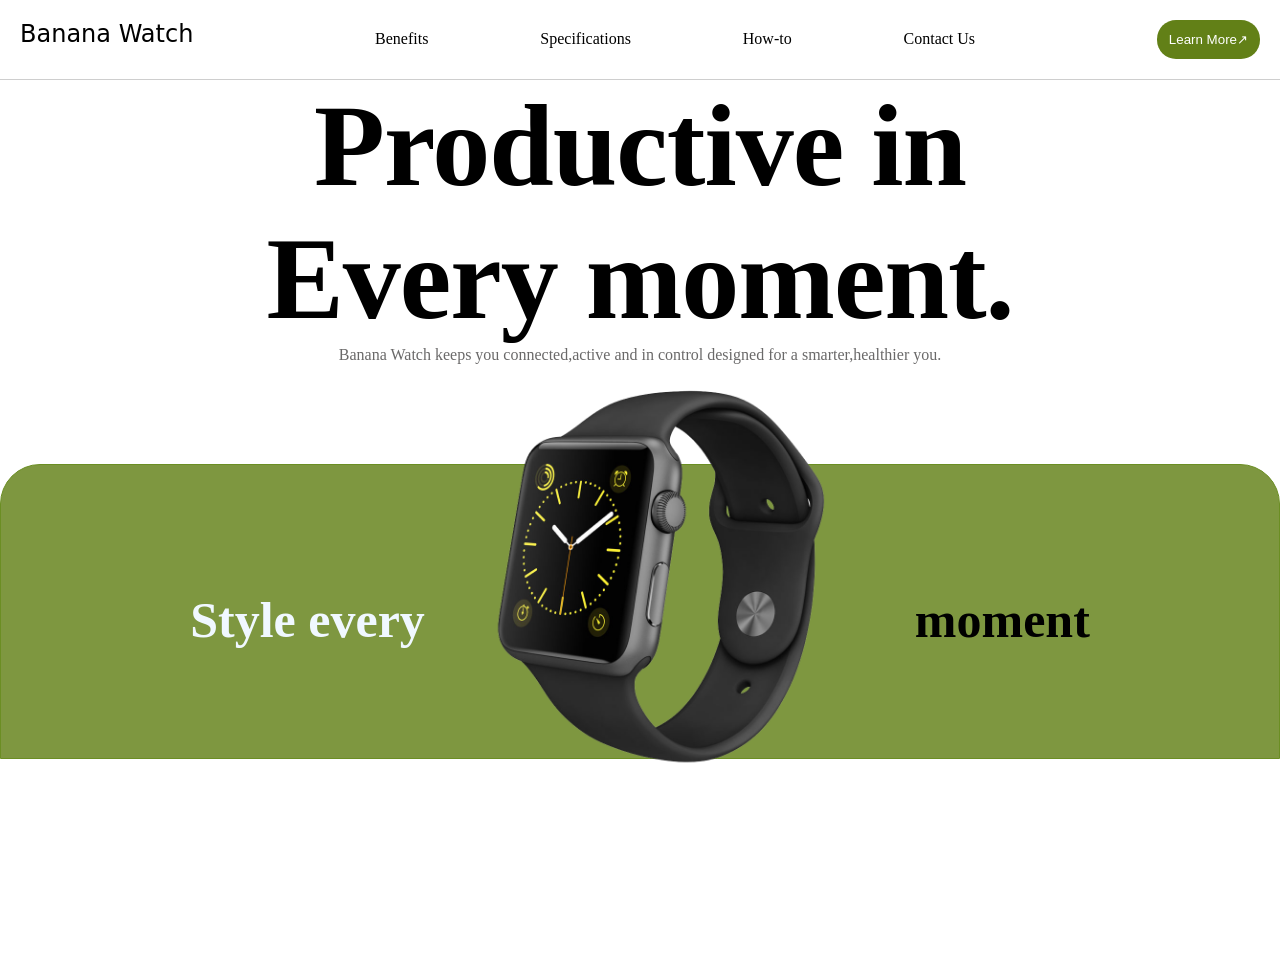
==== landing_page/index.html @ 44a8def9 "initialize landing page" ====
<!DOCTYPE html>
<html lang="en">
<head>
    <meta charset="UTF-8">
    <meta name="viewport" content="width=device-width, initial-scale=1.0">
    <link rel="stylesheet" href="style.css">
    <title>Smart-Watch</title>
</head>
<body>
    <header>
        <section class="navbar">
            <div class="nav">
                <h3 id="logo">Banana Watch</h3>
                <div class="navigation">
                    <p>Benefits</p>
                    <p>Specifications</p>
                    <p>How-to</p>
                    <p>Contact Us</p>
                </div>
                <button>Learn More↗</button>
            </div>
        </section>
    </header>

    <main>
        <section class="hero">
            <div class="heroheading">
                <h1>Productive in </h1>
                <h1>Every moment.</h1>
                <p>Banana Watch keeps you connected,active and in control designed for a smarter,healthier you.</p>
            </div>
            <div class="heroimg">
                <div class="h3">
                    <h3>Style every </h3>
                </div>
                <img src="pngwing.com.png" alt="Watch">
                <div class="h3">
                    <h3 style="color:black;">moment</h3>
                </div>
            </div>
        </section>
    </main>
    
</body>
</html>
---- landing_page/style.css ----
*{
    padding: 0px;
    margin: 0px;
    box-sizing: border-box;
}
.nav{
    display: flex;
    flex-wrap: wrap;
    justify-content: space-between;
    padding: 20px;
    border-bottom: 1px solid rgba(128, 128, 128, 0.388);
}
#logo{
    font-family:system-ui, -apple-system, BlinkMacSystemFont, 'Segoe UI', Roboto, Oxygen, Ubuntu, Cantarell, 'Open Sans', 'Helvetica Neue', sans-serif;
    font-weight: 500;
    font-size: x-large;

}
.navigation{
    display: flex;
    flex-wrap: wrap;
    justify-content: space-between;
    font-family:Cambria, Cochin, Georgia, Times, 'Times New Roman', serif;
    width: 600px;
    margin-top: 10px;
}
.nav button{
    border-style: none;
    background: #628017;
    color: white;
    padding: 12px;
    border-radius: 19px;
}
.hero{
    display: flex;
    flex-direction: column;
    align-items: center;
}
.hero h1{
    font-size: 116px;
    letter-spacing: -1px;
}
.heroheading{
    display: flex;
    flex-direction: column;
    flex-wrap: wrap;
    align-items: center;
}
.heroheading p{
    color: rgb(106, 105, 105);
}
.hero img{
   object-fit: cover;
   height: 490px;
   overflow: visible;
   transform:translateY(-140px) ;
   grid-column: 2/3;
}
.heroimg{
     background: #628017d1;
    width: 100%;
    height: 295px;
    display: flex;
    justify-content: center;
    margin-top: 100px;
    flex-wrap: wrap;
    border: 1px solid olivedrab;
    border-top-left-radius: 40px;
    border-top-right-radius:40px ;
    
}
.hero .h3{
    display: flex;
    flex-wrap: wrap;
    align-items: center;
}
.heroimg h3{
    font-size: 50px;
    color: aliceblue;
    margin-bottom: 180px;

}
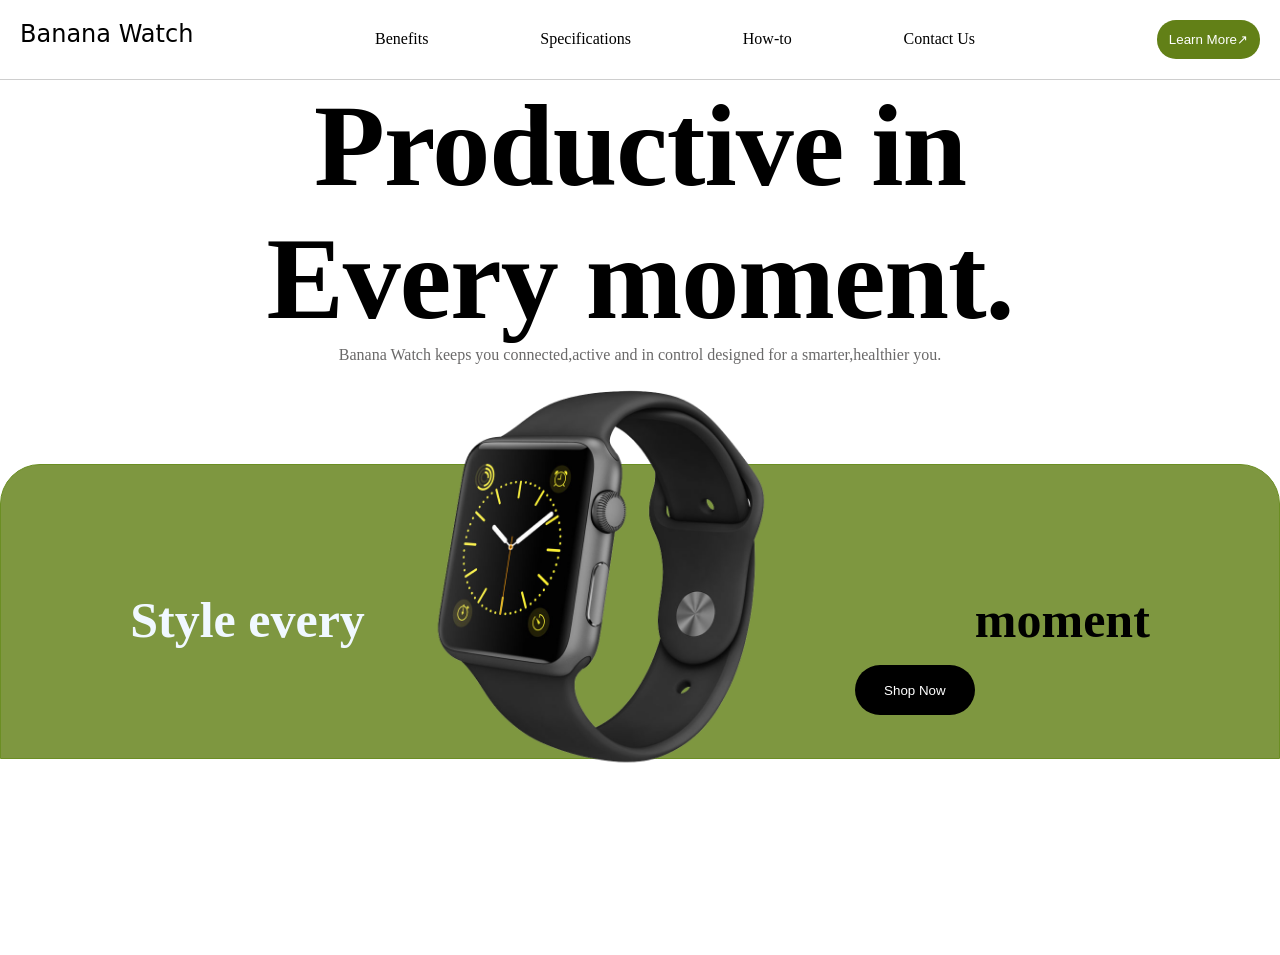
==== commit d3e779d3: "update landing page" ====
--- a/landing_page/index.html
+++ b/landing_page/index.html
@@ -34,6 +34,7 @@
                     <h3>Style every </h3>
                 </div>
                 <img src="pngwing.com.png" alt="Watch">
+                <button>Shop Now</button>
                 <div class="h3">
                     <h3 style="color:black;">moment</h3>
                 </div>
--- a/landing_page/style.css
+++ b/landing_page/style.css
@@ -69,6 +69,16 @@
     border-top-right-radius:40px ;
     
 }
+.heroimg button{
+    height:50px;
+    width: 120px;
+    transform: translateY(200px);
+    background-color: black;
+    border-style: none;
+    color: white;
+    padding: 5px;
+    border-radius: 120px;
+}
 .hero .h3{
     display: flex;
     flex-wrap: wrap;
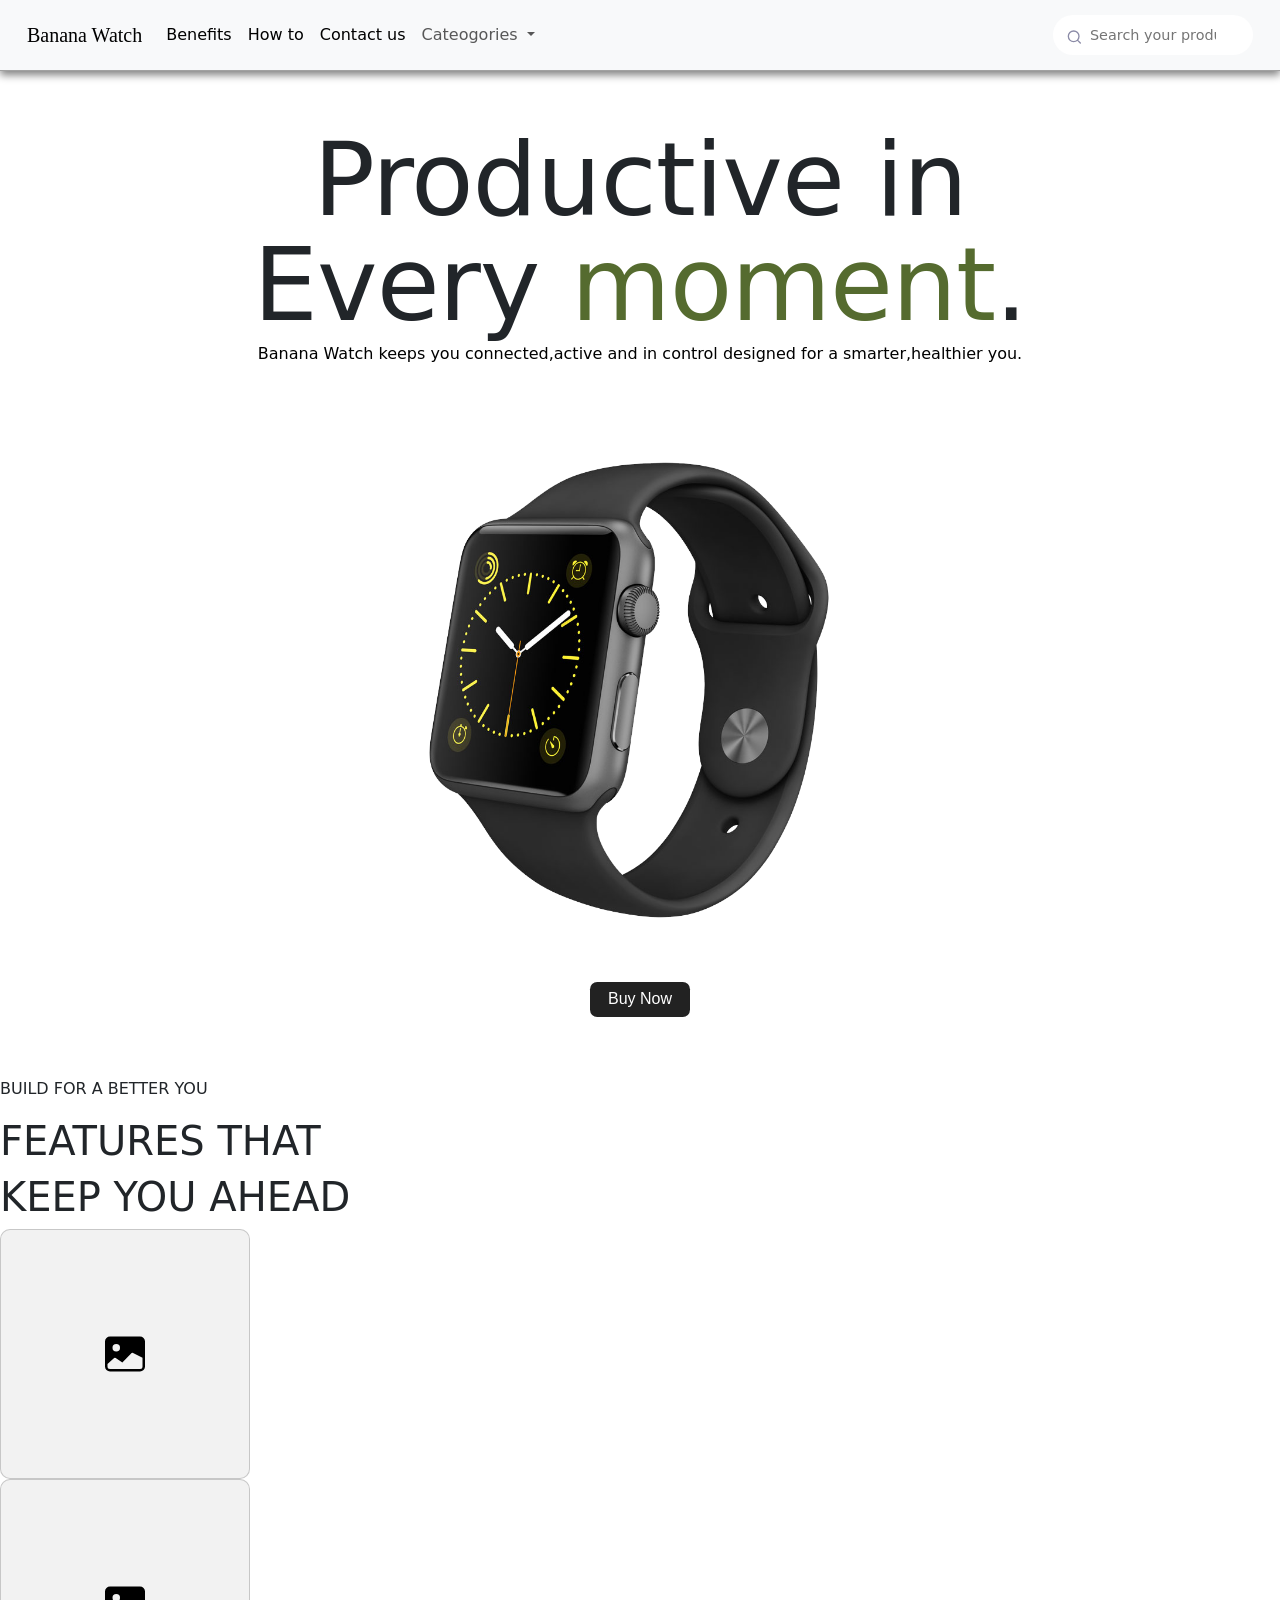
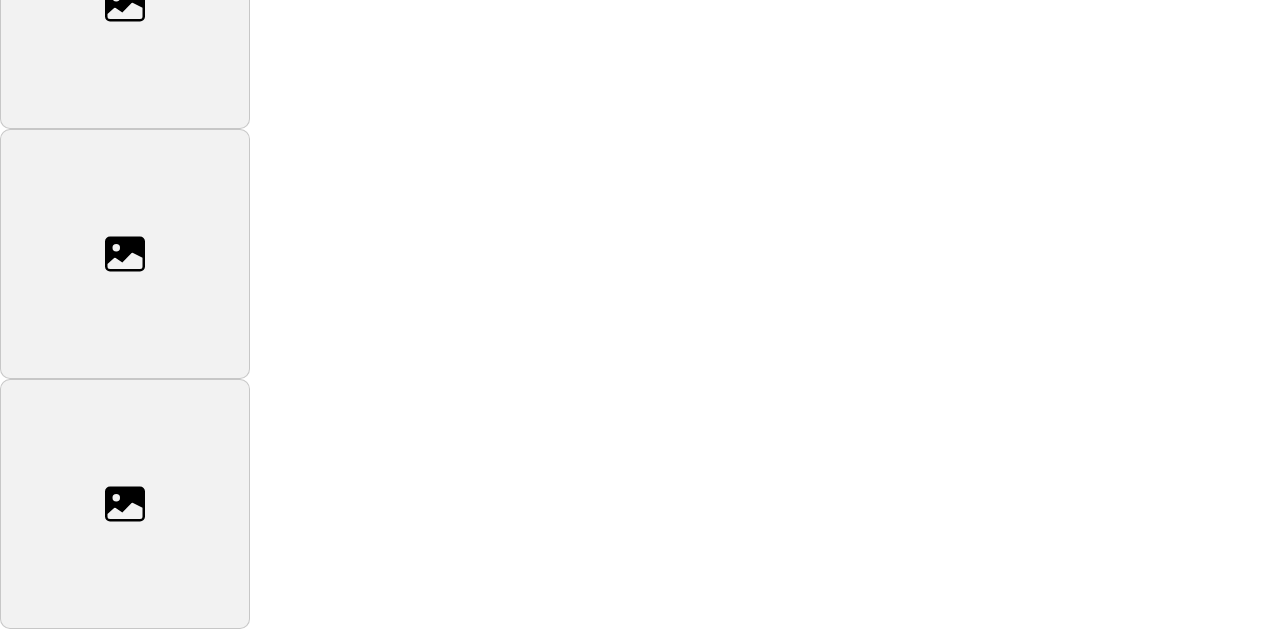
==== commit 0ee8d976: "update landing page" ====
--- a/landing_page/index.html
+++ b/landing_page/index.html
@@ -4,11 +4,12 @@
     <meta charset="UTF-8">
     <meta name="viewport" content="width=device-width, initial-scale=1.0">
     <link rel="stylesheet" href="style.css">
+    <link href="https://cdn.jsdelivr.net/npm/bootstrap@5.3.8/dist/css/bootstrap.min.css" rel="stylesheet" integrity="sha384-sRIl4kxILFvY47J16cr9ZwB07vP4J8+LH7qKQnuqkuIAvNWLzeN8tE5YBujZqJLB" crossorigin="anonymous">
     <title>Smart-Watch</title>
 </head>
 <body>
     <header>
-        <section class="navbar">
+        <!-- <section class="navbar">
             <div class="nav">
                 <h3 id="logo">Banana Watch</h3>
                 <div class="navigation">
@@ -19,28 +20,195 @@
                 </div>
                 <button>Learn More↗</button>
             </div>
-        </section>
+        </section> -->
+        <nav id="nav1" class="navbar navbar-expand-lg bg-body-tertiary">
+        <div class="container-fluid">
+            <a style="font-family: cursive;" class="navbar-brand" href="#">Banana Watch</a>
+            <button class="navbar-toggler" type="button" data-bs-toggle="collapse" data-bs-target="#navbarSupportedContent" aria-controls="navbarSupportedContent" aria-expanded="false" aria-label="Toggle navigation">
+            <span class="navbar-toggler-icon"></span>
+            </button>
+            <div class="collapse navbar-collapse" id="navbarSupportedContent">
+            <ul class="navbar-nav me-auto mb-2 mb-lg-0">
+                <li class="nav-item">
+                <a class="nav-link active" aria-current="page" href="#">Benefits</a>
+                </li>
+                <li class="nav-item">
+                <a class="nav-link active" aria-current="page" href="#">How to</a>
+                </li>
+                <li class="nav-item">
+                <a class="nav-link active" aria-current="page" href="#">Contact us</a>
+                </li>
+                <li class="nav-item dropdown">
+                <a class="nav-link dropdown-toggle" href="#" role="button" data-bs-toggle="dropdown" aria-expanded="false">
+                    Cateogories
+                </a>
+                <ul class="dropdown-menu">
+                    <li><a class="dropdown-item" href="#">Sports watch</a></li>
+                    <li><a class="dropdown-item" href="#">Luxury Smartwatches</a></li>
+                    <li><a class="dropdown-item" href="#">fitness Watches</a></li>
+                    <li><hr class="dropdown-divider"></li>
+                    <li><a class="dropdown-item" href="#">Women smartwatches</a></li>
+                </ul>
+                </li>
+                
+            </ul>
+            <form class="form">
+                <button>
+                    <svg width="17" height="16" fill="none" xmlns="http://www.w3.org/2000/svg" role="img" aria-labelledby="search">
+                        <path d="M7.667 12.667A5.333 5.333 0 107.667 2a5.333 5.333 0 000 10.667zM14.334 14l-2.9-2.9" stroke="currentColor" stroke-width="1.333" stroke-linecap="round" stroke-linejoin="round"></path>
+                    </svg>
+                </button>
+               
+                <input class="input" placeholder="Search your product" required="" type="text">
+                <button class="reset" type="reset">
+                    <svg xmlns="http://www.w3.org/2000/svg" class="h-6 w-6" fill="none" viewBox="0 0 24 24" stroke="currentColor" stroke-width="2">
+                        <path stroke-linecap="round" stroke-linejoin="round" d="M6 18L18 6M6 6l12 12"></path>
+                    </svg>
+                </button>
+            </form>
+            </div>
+        </div>
+        </nav>
     </header>
 
     <main>
         <section class="hero">
-            <div class="heroheading">
-                <h1>Productive in </h1>
-                <h1>Every moment.</h1>
-                <p>Banana Watch keeps you connected,active and in control designed for a smarter,healthier you.</p>
-            </div>
-            <div class="heroimg">
-                <div class="h3">
-                    <h3>Style every </h3>
+                <div class="heroheading">
+                    <h1>Productive in </h1>
+                    <h1>Every <span style="color:darkolivegreen;">moment</span>.</h1>
+                    <p style="color: black;">Banana Watch keeps you connected,active and in control designed for a smarter,healthier you.</p>
                 </div>
-                <img src="pngwing.com.png" alt="Watch">
-                <button>Shop Now</button>
-                <div class="h3">
-                    <h3 style="color:black;">moment</h3>
+                <div class="heroimg">
+                    <img src="pngwing.com.png" alt="Watch">
+                    <div data-tooltip="Price:-$20" class="button">
+                    <div class="button-wrapper">
+                    <div class="text">Buy Now</div>
+                        <span class="icon">
+                        <svg viewBox="0 0 16 16" class="bi bi-cart2" fill="currentColor" height="16" width="16" xmlns="http://www.w3.org/2000/svg">
+                    <path d="M0 2.5A.5.5 0 0 1 .5 2H2a.5.5 0 0 1 .485.379L2.89 4H14.5a.5.5 0 0 1 .485.621l-1.5 6A.5.5 0 0 1 13 11H4a.5.5 0 0 1-.485-.379L1.61 3H.5a.5.5 0 0 1-.5-.5zM3.14 5l1.25 5h8.22l1.25-5H3.14zM5 13a1 1 0 1 0 0 2 1 1 0 0 0 0-2zm-2 1a2 2 0 1 1 4 0 2 2 0 0 1-4 0zm9-1a1 1 0 1 0 0 2 1 1 0 0 0 0-2zm-2 1a2 2 0 1 1 4 0 2 2 0 0 1-4 0z"></path>
+                    </svg>
+                        </span>
+                    </div>
+                    </div>
                 </div>
             </div>
+        </section>
+
+
+        <section class="features">
+            <p>BUILD FOR A BETTER YOU</p>
+            <H1>FEATURES THAT </H1>
+            <H1>KEEP YOU AHEAD</H1>
+
+            <!-- From Uiverse.io by durvish2010 --> 
+<!-- From Uiverse.io by samuelfcosta18 --> 
+            <section id="card1" class="card">
+            <svg
+                viewBox="0 0 16 16"
+                class="bi bi-image-fill"
+                fill="currentColor"
+                height="40"
+                width="40"
+                xmlns="http://www.w3.org/2000/svg"
+            >
+                <path
+                d="M.002 3a2 2 0 0 1 2-2h12a2 2 0 0 1 2 2v10a2 2 0 0 1-2 2h-12a2 2 0 0 1-2-2V3zm1 9v1a1 1 0 0 0 1 1h12a1 1 0 0 0 1-1V9.5l-3.777-1.947a.5.5 0 0 0-.577.093l-3.71 3.71-2.66-1.772a.5.5 0 0 0-.63.062L1.002 12zm5-6.5a1.5 1.5 0 1 0-3 0 1.5 1.5 0 0 0 3 0z"
+                ></path>
+            </svg>
+            <div class="cc">
+                <div class="card__content">
+                <p class="card__title">Lorem Ipsum</p>
+                <p class="card__description">
+                Lorem ipsum dolor sit amet, consectetur adipiscing elit. Nullam vitae
+                justo vel lorem tincidunt ultrices at non nunc. Donec in sapien viverra,
+                tincidunt augue id, efficitur massa.
+                </p>
+            </div>
+            </section>
+
+            <section id="card1" class="card">
+            <svg
+                viewBox="0 0 16 16"
+                class="bi bi-image-fill"
+                fill="currentColor"
+                height="40"
+                width="40"
+                xmlns="http://www.w3.org/2000/svg"
+            >
+                <path
+                d="M.002 3a2 2 0 0 1 2-2h12a2 2 0 0 1 2 2v10a2 2 0 0 1-2 2h-12a2 2 0 0 1-2-2V3zm1 9v1a1 1 0 0 0 1 1h12a1 1 0 0 0 1-1V9.5l-3.777-1.947a.5.5 0 0 0-.577.093l-3.71 3.71-2.66-1.772a.5.5 0 0 0-.63.062L1.002 12zm5-6.5a1.5 1.5 0 1 0-3 0 1.5 1.5 0 0 0 3 0z"
+                ></path>
+            </svg>
+            <div class="card__content">
+                <p class="card__title">Lorem Ipsum</p>
+                <p class="card__description">
+                Lorem ipsum dolor sit amet, consectetur adipiscing elit. Nullam vitae
+                justo vel lorem tincidunt ultrices at non nunc. Donec in sapien viverra,
+                tincidunt augue id, efficitur massa.
+                </p>
+            </div>
+            </section>
+
+            <section id="card1" class="card">
+            <svg
+                viewBox="0 0 16 16"
+                class="bi bi-image-fill"
+                fill="currentColor"
+                height="40"
+                width="40"
+                xmlns="http://www.w3.org/2000/svg"
+            >
+                <path
+                d="M.002 3a2 2 0 0 1 2-2h12a2 2 0 0 1 2 2v10a2 2 0 0 1-2 2h-12a2 2 0 0 1-2-2V3zm1 9v1a1 1 0 0 0 1 1h12a1 1 0 0 0 1-1V9.5l-3.777-1.947a.5.5 0 0 0-.577.093l-3.71 3.71-2.66-1.772a.5.5 0 0 0-.63.062L1.002 12zm5-6.5a1.5 1.5 0 1 0-3 0 1.5 1.5 0 0 0 3 0z"
+                ></path>
+            </svg>
+            <div class="card__content">
+                <p class="card__title">Lorem Ipsum</p>
+                <p class="card__description">
+                Lorem ipsum dolor sit amet, consectetur adipiscing elit. Nullam vitae
+                justo vel lorem tincidunt ultrices at non nunc. Donec in sapien viverra,
+                tincidunt augue id, efficitur massa.
+                </p>
+            </div>
+            </section>
+
+            <section id="card1" class="card">
+            <svg
+                viewBox="0 0 16 16"
+                class="bi bi-image-fill"
+                fill="currentColor"
+                height="40"
+                width="40"
+                xmlns="http://www.w3.org/2000/svg"
+            >
+                <path
+                d="M.002 3a2 2 0 0 1 2-2h12a2 2 0 0 1 2 2v10a2 2 0 0 1-2 2h-12a2 2 0 0 1-2-2V3zm1 9v1a1 1 0 0 0 1 1h12a1 1 0 0 0 1-1V9.5l-3.777-1.947a.5.5 0 0 0-.577.093l-3.71 3.71-2.66-1.772a.5.5 0 0 0-.63.062L1.002 12zm5-6.5a1.5 1.5 0 1 0-3 0 1.5 1.5 0 0 0 3 0z"
+                ></path>
+            </svg>
+            <div class="card__content">
+                <p class="card__title">Lorem Ipsum</p>
+                <p class="card__description">
+                Lorem ipsum dolor sit amet, consectetur adipiscing elit. Nullam vitae
+                justo vel lorem tincidunt ultrices at non nunc. Donec in sapien viverra,
+                tincidunt augue id, efficitur massa.
+                </p>
+            </div>
+            </section>
+            </div>
+
+
         </section>
     </main>
+
+
+
+
+
+
+
+
+
     
+    <script src="https://cdn.jsdelivr.net/npm/bootstrap@5.3.8/dist/js/bootstrap.bundle.min.js" integrity="sha384-FKyoEForCGlyvwx9Hj09JcYn3nv7wiPVlz7YYwJrWVcXK/BmnVDxM+D2scQbITxI" crossorigin="anonymous"></script>
 </body>
 </html>
--- a/landing_page/style.css
+++ b/landing_page/style.css
@@ -3,42 +3,101 @@
     margin: 0px;
     box-sizing: border-box;
 }
-.nav{
+
+
+.form button {
+  border: none;
+  background: none;
+  color: #8b8ba7;
+}
+.form {
+  --timing: 0.3s;
+  --width-of-input: 200px;
+  --height-of-input: 40px;
+  --border-height: 2px;
+  --input-bg: #fff;
+  --border-color: #2f2ee9;
+  --border-radius: 30px;
+  --after-border-radius: 1px;
+  position: relative;
+  width: var(--width-of-input);
+  height: var(--height-of-input);
+  display: flex;
+  align-items: center;
+  padding-inline: 0.8em;
+  border-radius: var(--border-radius);
+  transition: border-radius 0.5s ease;
+  background: var(--input-bg,#fff);
+}
+/* styling of Input */
+.input {
+  font-size: 0.9rem;
+  background-color: transparent;
+  width: 100%;
+  height: 100%;
+  padding-inline: 0.5em;
+  padding-block: 0.7em;
+  border: none;
+}
+/* styling of animated border */
+.form:before {
+  content: "";
+  position: absolute;
+  background: var(--border-color);
+  transform: scaleX(0);
+  transform-origin: center;
+  width: 100%;
+  height: var(--border-height);
+  left: 0;
+  bottom: 0;
+  border-radius: 1px;
+  transition: transform var(--timing) ease;
+}
+/* Hover on Input */
+.form:focus-within {
+  border-radius: var(--after-border-radius);
+}
+
+input:focus {
+  outline: none;
+}
+/* here is code of animated border */
+.form:focus-within:before {
+  transform: scale(1);
+}
+/* styling of close button */
+/* == you can click the close button to remove text == */
+.reset {
+  border: none;
+  background: none;
+  opacity: 0;
+  visibility: hidden;
+}
+/* close button shown when typing */
+input:not(:placeholder-shown) ~ .reset {
+  opacity: 1;
+  visibility: visible;
+}
+/* sizing svg icons */
+.form svg {
+  width: 17px;
+  margin-top: 3px;
+}
+.hero{
     display: flex;
     flex-wrap: wrap;
-    justify-content: space-between;
-    padding: 20px;
-    border-bottom: 1px solid rgba(128, 128, 128, 0.388);
-}
-#logo{
-    font-family:system-ui, -apple-system, BlinkMacSystemFont, 'Segoe UI', Roboto, Oxygen, Ubuntu, Cantarell, 'Open Sans', 'Helvetica Neue', sans-serif;
-    font-weight: 500;
-    font-size: x-large;
-
-}
-.navigation{
-    display: flex;
-    flex-wrap: wrap;
-    justify-content: space-between;
-    font-family:Cambria, Cochin, Georgia, Times, 'Times New Roman', serif;
-    width: 600px;
-    margin-top: 10px;
-}
-.nav button{
-    border-style: none;
-    background: #628017;
-    color: white;
-    padding: 12px;
-    border-radius: 19px;
-}
-.hero{
-    display: flex;
-    flex-direction: column;
+    justify-content: center;
     align-items: center;
+    padding: 60px;
+    background-image: url("https://images.pexels.com/photos/5052341/pexels-photo-5052341.jpeg");
+    background-position: center;
+    background-repeat: no-repeat;
+    background-size: cover;
 }
 .hero h1{
-    font-size: 116px;
+    font-size: clamp(2.5rem, 8vw, 7rem);
     letter-spacing: -1px;
+    line-height: 0.95;
 }
 .heroheading{
     display: flex;
@@ -49,44 +108,206 @@
 .heroheading p{
     color: rgb(106, 105, 105);
 }
-.hero img{
-   object-fit: cover;
-   height: 490px;
-   overflow: visible;
-   transform:translateY(-140px) ;
-   grid-column: 2/3;
+.heroimg img{
+    width: 100%;
+    max-width: 600px;
+    height: auto;
+    display: block;
 }
 .heroimg{
-     background: #628017d1;
-    width: 100%;
-    height: 295px;
-    display: flex;
-    justify-content: center;
-    margin-top: 100px;
-    flex-wrap: wrap;
-    border: 1px solid olivedrab;
-    border-top-left-radius: 40px;
-    border-top-right-radius:40px ;
-    
-}
-.heroimg button{
-    height:50px;
-    width: 120px;
-    transform: translateY(200px);
-    background-color: black;
-    border-style: none;
-    color: white;
-    padding: 5px;
-    border-radius: 120px;
-}
-.hero .h3{
     display: flex;
     flex-wrap: wrap;
+    flex-direction: column;
     align-items: center;
 }
-.heroimg h3{
-    font-size: 50px;
-    color: aliceblue;
-    margin-bottom: 180px;
-
-}+#nav1{
+    border-bottom: 1px solid rgba(128, 128, 128, 0.722);
+   padding: 15px;
+   box-shadow: 0px 4px 8px grey;
+}
+/* From Uiverse.io by JaydipPrajapati1910 */ 
+.button {
+  --width: 100px;
+  --height: 35px;
+  --tooltip-height: 35px;
+  --tooltip-width: 90px;
+  --gap-between-tooltip-to-button: 18px;
+  --button-color: #222;
+  --tooltip-color: #fff;
+  width: var(--width);
+  height: var(--height);
+  background: var(--button-color);
+  position: relative;
+  text-align: center;
+  border-radius: 0.45em;
+  font-family: "Arial";
+  transition: background 0.3s;
+}
+
+.button::before {
+  position: absolute;
+  content: attr(data-tooltip);
+  width: var(--tooltip-width);
+  height: var(--tooltip-height);
+  background-color: #555;
+  font-size: 0.9rem;
+  color: #fff;
+  border-radius: .25em;
+  line-height: var(--tooltip-height);
+  bottom: calc(var(--height) + var(--gap-between-tooltip-to-button) + 10px);
+  left: calc(50% - var(--tooltip-width) / 2);
+}
+
+.button::after {
+  position: absolute;
+  content: '';
+  width: 0;
+  height: 0;
+  border: 10px solid transparent;
+  border-top-color: #555;
+  left: calc(50% - 10px);
+  bottom: calc(100% + var(--gap-between-tooltip-to-button) - 10px);
+}
+
+.button::after,.button::before {
+  opacity: 0;
+  visibility: hidden;
+  transition: all 0.5s;
+}
+
+.text {
+  display: flex;
+  align-items: center;
+  justify-content: center;
+}
+
+.button-wrapper,.text,.icon {
+  overflow: hidden;
+  position: absolute;
+  width: 100%;
+  height: 100%;
+  left: 0;
+  color: #fff;
+}
+
+.text {
+  top: 0
+}
+
+.text,.icon {
+  transition: top 0.5s;
+}
+
+.icon {
+  color: #fff;
+  top: 100%;
+  display: flex;
+  align-items: center;
+  justify-content: center;
+}
+
+.icon svg {
+  width: 24px;
+  height: 24px;
+}
+
+.button:hover {
+  background: #222;
+}
+
+.button:hover .text {
+  top: -100%;
+}
+
+.button:hover .icon {
+  top: 0;
+}
+
+.button:hover:before,.button:hover:after {
+  opacity: 1;
+  visibility: visible;
+}
+
+.button:hover:after {
+  bottom: calc(var(--height) + var(--gap-between-tooltip-to-button) - 20px);
+}
+
+.button:hover:before {
+  bottom: calc(var(--height) + var(--gap-between-tooltip-to-button));
+}
+
+/* From Uiverse.io by samuelfcosta18 */ 
+section.card {
+  position: relative;
+  width: 250px;
+  height: 250px;
+  background-color: #f2f2f2;
+  border-radius: 10px;
+  display: flex;
+  align-items: center;
+  justify-content: center;
+  overflow: hidden;
+  perspective: 1000px;
+  transition: all 0.8s cubic-bezier(0.175, 0.885, 0.32, 1.275);
+}
+.card svg {
+  fill: #000;
+  transition: all 0.6s cubic-bezier(0.175, 0.885, 0.32, 1.275);
+  border-radius: 3px;
+}
+.card:hover {
+  transform: scale(1.05);
+  box-shadow: 0 8px 16px #000000;
+  background-color: #f2f2f2;
+  color: #ffffff;
+}
+
+.card__content {
+  color: #000000;
+  position: absolute;
+  top: 0;
+  left: 0;
+  width: 100%;
+  height: 100%;
+  padding: 20px;
+  box-sizing: border-box;
+  background-color: #f2f2f2;
+  transform: rotateX(-90deg);
+  transform-origin: bottom;
+  transition: all 0.6s cubic-bezier(0.175, 0.885, 0.32, 1.275);
+}
+
+.card:hover .card__content {
+  transform: rotateX(0deg);
+}
+
+.card__title {
+  margin: 0;
+  padding-left: 5px;
+  font-size: 24px;
+  color: #000000;
+  font-weight: 700;
+}
+
+.card:hover svg {
+  scale: 0;
+}
+
+.card__description {
+  margin: 10px 0 0;
+  font-size: 14px;
+  color: #000000;
+  line-height: 1.4;
+}
+/* Commands to change the shadows in dark mode
+@media (prefers-color-scheme: dark) {
+  .card:hover {
+  box-shadow: 0 8px 16px #000000;
+  }
+}*/
+.cc{
+    display: flex;
+    justify-content: space-around;
+    align-items: center;
+}
+
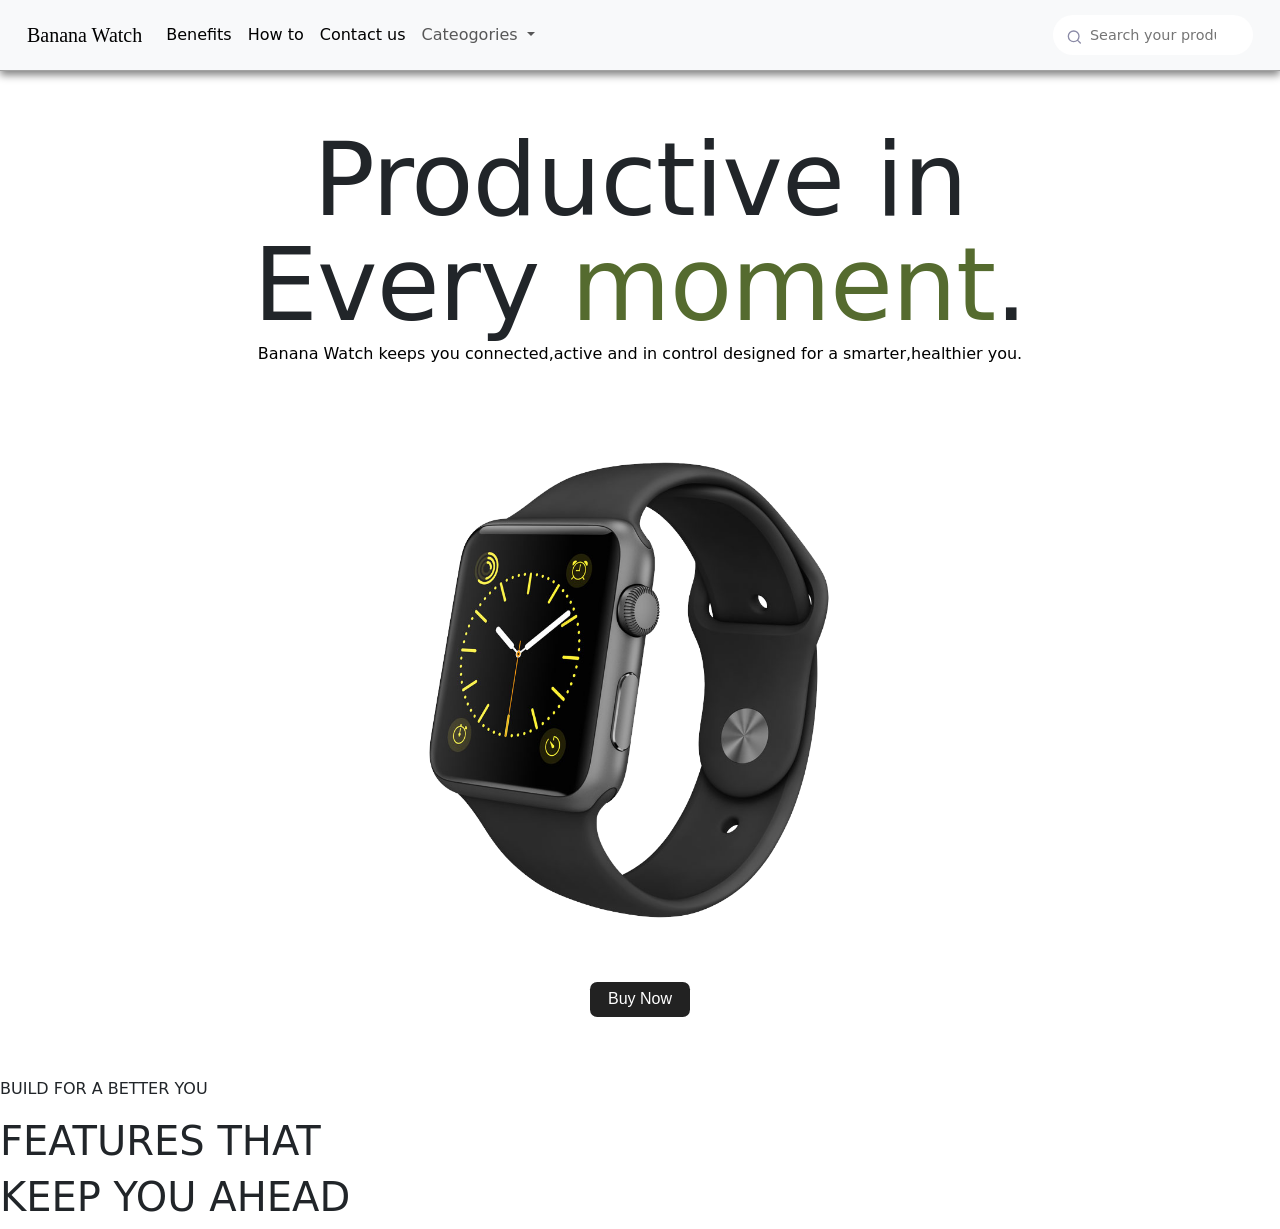
==== commit f266895f: "update landing page" ====
--- a/landing_page/index.html
+++ b/landing_page/index.html
@@ -100,101 +100,7 @@
             <H1>FEATURES THAT </H1>
             <H1>KEEP YOU AHEAD</H1>
 
-            <!-- From Uiverse.io by durvish2010 --> 
-<!-- From Uiverse.io by samuelfcosta18 --> 
-            <section id="card1" class="card">
-            <svg
-                viewBox="0 0 16 16"
-                class="bi bi-image-fill"
-                fill="currentColor"
-                height="40"
-                width="40"
-                xmlns="http://www.w3.org/2000/svg"
-            >
-                <path
-                d="M.002 3a2 2 0 0 1 2-2h12a2 2 0 0 1 2 2v10a2 2 0 0 1-2 2h-12a2 2 0 0 1-2-2V3zm1 9v1a1 1 0 0 0 1 1h12a1 1 0 0 0 1-1V9.5l-3.777-1.947a.5.5 0 0 0-.577.093l-3.71 3.71-2.66-1.772a.5.5 0 0 0-.63.062L1.002 12zm5-6.5a1.5 1.5 0 1 0-3 0 1.5 1.5 0 0 0 3 0z"
-                ></path>
-            </svg>
-            <div class="cc">
-                <div class="card__content">
-                <p class="card__title">Lorem Ipsum</p>
-                <p class="card__description">
-                Lorem ipsum dolor sit amet, consectetur adipiscing elit. Nullam vitae
-                justo vel lorem tincidunt ultrices at non nunc. Donec in sapien viverra,
-                tincidunt augue id, efficitur massa.
-                </p>
-            </div>
-            </section>
-
-            <section id="card1" class="card">
-            <svg
-                viewBox="0 0 16 16"
-                class="bi bi-image-fill"
-                fill="currentColor"
-                height="40"
-                width="40"
-                xmlns="http://www.w3.org/2000/svg"
-            >
-                <path
-                d="M.002 3a2 2 0 0 1 2-2h12a2 2 0 0 1 2 2v10a2 2 0 0 1-2 2h-12a2 2 0 0 1-2-2V3zm1 9v1a1 1 0 0 0 1 1h12a1 1 0 0 0 1-1V9.5l-3.777-1.947a.5.5 0 0 0-.577.093l-3.71 3.71-2.66-1.772a.5.5 0 0 0-.63.062L1.002 12zm5-6.5a1.5 1.5 0 1 0-3 0 1.5 1.5 0 0 0 3 0z"
-                ></path>
-            </svg>
-            <div class="card__content">
-                <p class="card__title">Lorem Ipsum</p>
-                <p class="card__description">
-                Lorem ipsum dolor sit amet, consectetur adipiscing elit. Nullam vitae
-                justo vel lorem tincidunt ultrices at non nunc. Donec in sapien viverra,
-                tincidunt augue id, efficitur massa.
-                </p>
-            </div>
-            </section>
-
-            <section id="card1" class="card">
-            <svg
-                viewBox="0 0 16 16"
-                class="bi bi-image-fill"
-                fill="currentColor"
-                height="40"
-                width="40"
-                xmlns="http://www.w3.org/2000/svg"
-            >
-                <path
-                d="M.002 3a2 2 0 0 1 2-2h12a2 2 0 0 1 2 2v10a2 2 0 0 1-2 2h-12a2 2 0 0 1-2-2V3zm1 9v1a1 1 0 0 0 1 1h12a1 1 0 0 0 1-1V9.5l-3.777-1.947a.5.5 0 0 0-.577.093l-3.71 3.71-2.66-1.772a.5.5 0 0 0-.63.062L1.002 12zm5-6.5a1.5 1.5 0 1 0-3 0 1.5 1.5 0 0 0 3 0z"
-                ></path>
-            </svg>
-            <div class="card__content">
-                <p class="card__title">Lorem Ipsum</p>
-                <p class="card__description">
-                Lorem ipsum dolor sit amet, consectetur adipiscing elit. Nullam vitae
-                justo vel lorem tincidunt ultrices at non nunc. Donec in sapien viverra,
-                tincidunt augue id, efficitur massa.
-                </p>
-            </div>
-            </section>
-
-            <section id="card1" class="card">
-            <svg
-                viewBox="0 0 16 16"
-                class="bi bi-image-fill"
-                fill="currentColor"
-                height="40"
-                width="40"
-                xmlns="http://www.w3.org/2000/svg"
-            >
-                <path
-                d="M.002 3a2 2 0 0 1 2-2h12a2 2 0 0 1 2 2v10a2 2 0 0 1-2 2h-12a2 2 0 0 1-2-2V3zm1 9v1a1 1 0 0 0 1 1h12a1 1 0 0 0 1-1V9.5l-3.777-1.947a.5.5 0 0 0-.577.093l-3.71 3.71-2.66-1.772a.5.5 0 0 0-.63.062L1.002 12zm5-6.5a1.5 1.5 0 1 0-3 0 1.5 1.5 0 0 0 3 0z"
-                ></path>
-            </svg>
-            <div class="card__content">
-                <p class="card__title">Lorem Ipsum</p>
-                <p class="card__description">
-                Lorem ipsum dolor sit amet, consectetur adipiscing elit. Nullam vitae
-                justo vel lorem tincidunt ultrices at non nunc. Donec in sapien viverra,
-                tincidunt augue id, efficitur massa.
-                </p>
-            </div>
-            </section>
-            </div>
+            
 
 
         </section>
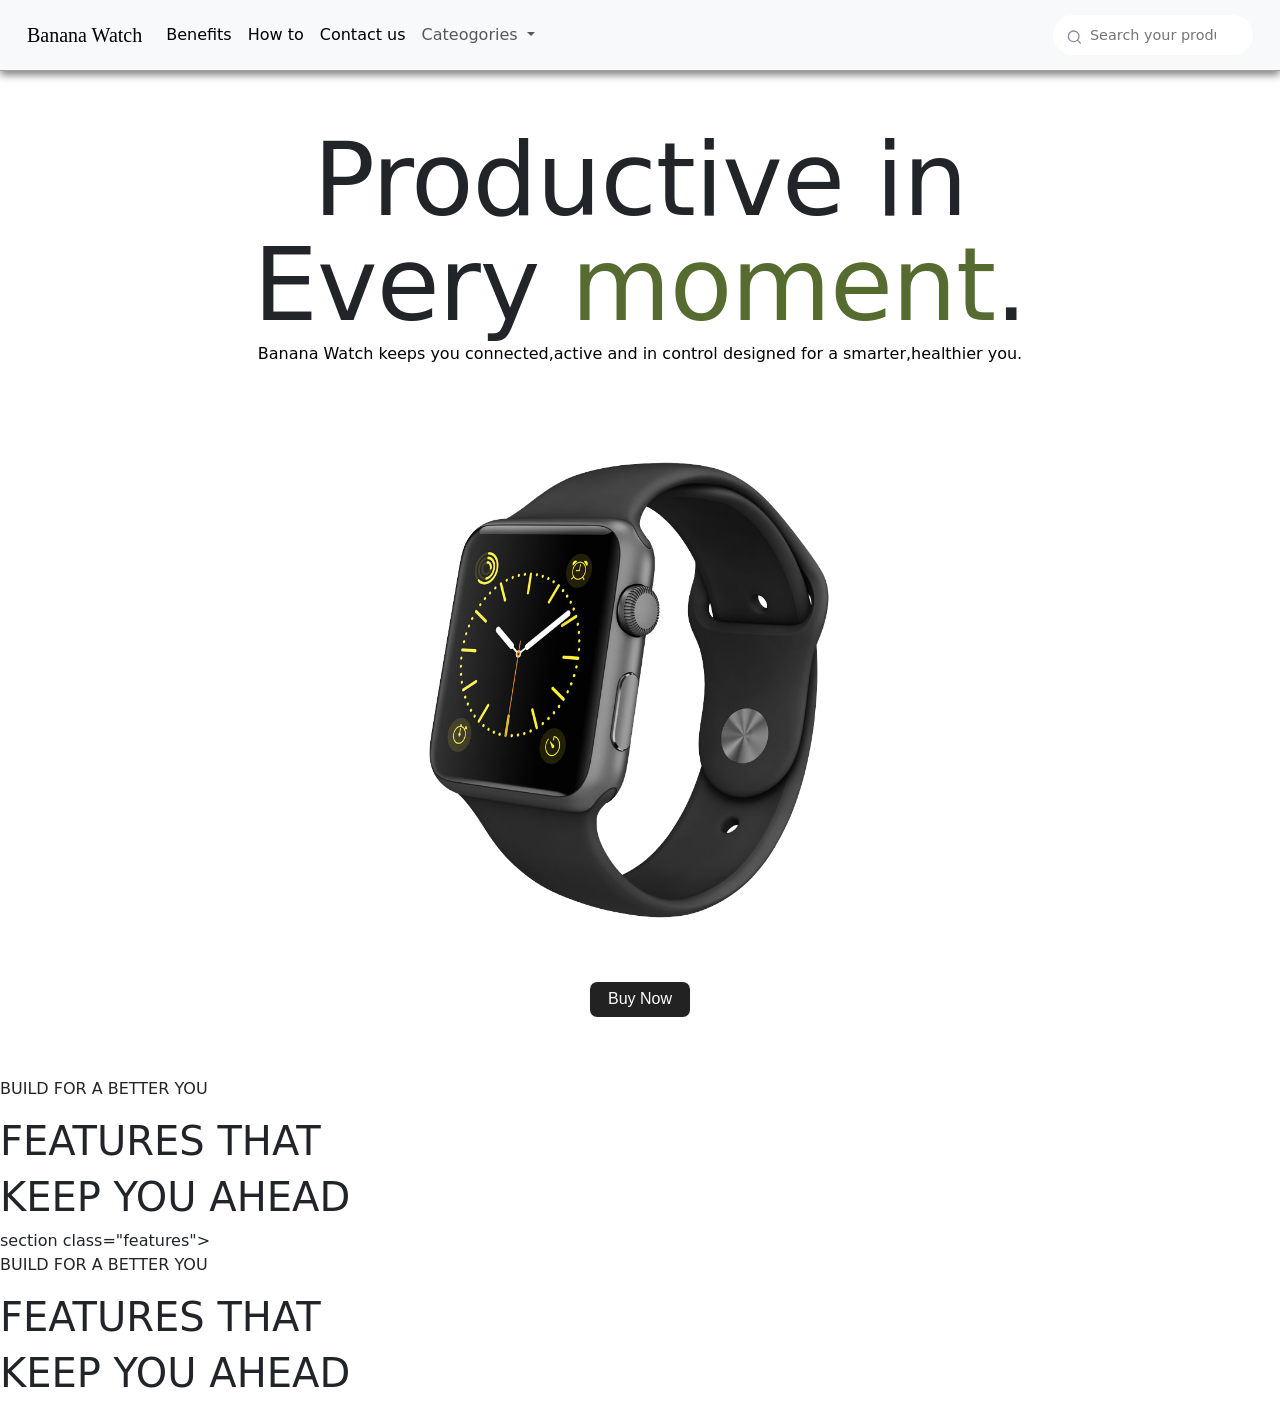
==== commit 7f0347f8: "lp" ====
--- a/landing_page/index.html
+++ b/landing_page/index.html
@@ -101,7 +101,10 @@
             <H1>KEEP YOU AHEAD</H1>
 
             
-
+section class="features">
+            <p>BUILD FOR A BETTER YOU</p>
+            <H1>FEATURES THAT </H1>
+            <H1>KEEP YOU AHEAD</H1>
 
         </section>
     </main>
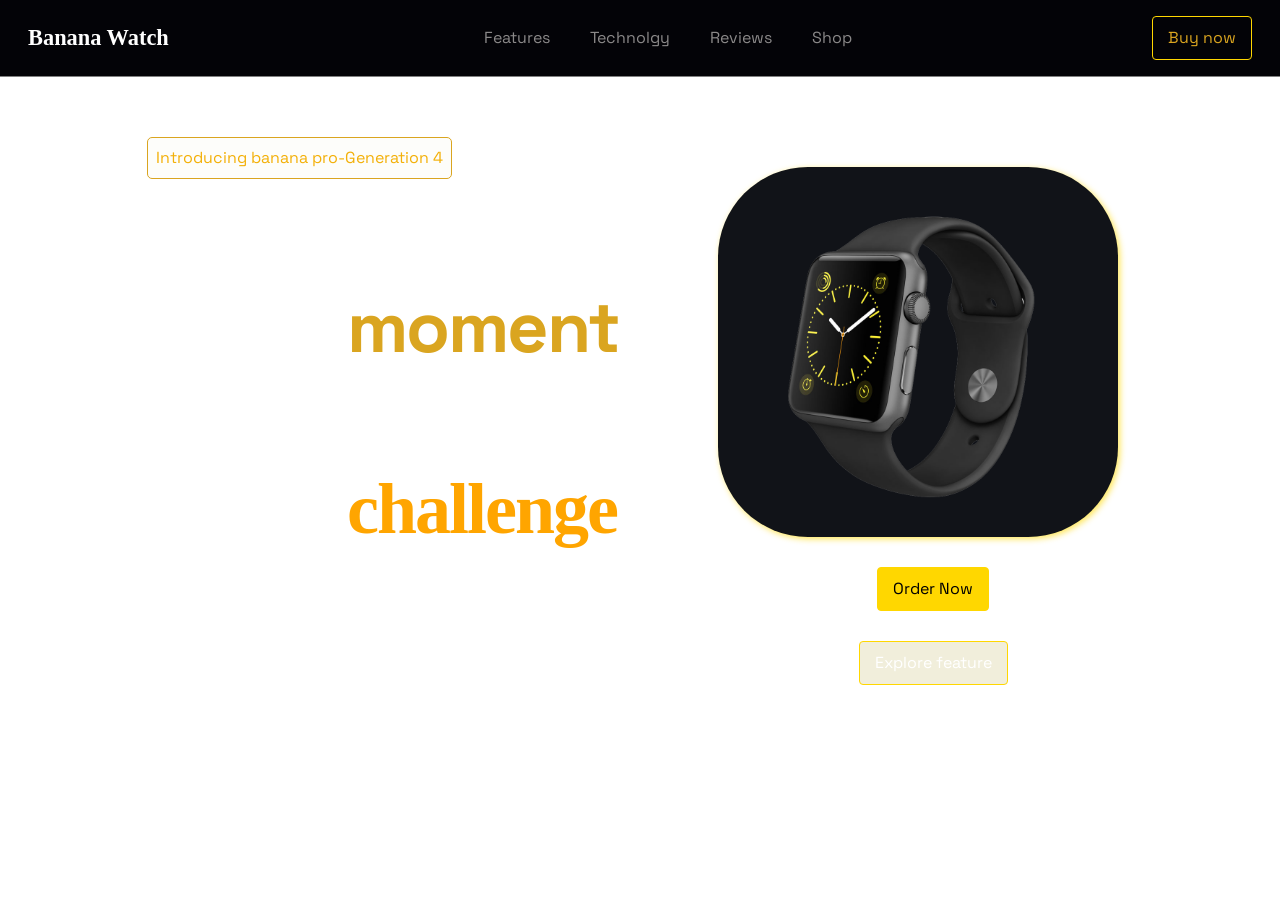
==== commit 5a7f9309: "lp" ====
--- a/landing_page/index.html
+++ b/landing_page/index.html
@@ -3,110 +3,64 @@
 <head>
     <meta charset="UTF-8">
     <meta name="viewport" content="width=device-width, initial-scale=1.0">
+    <title>Smart Watch</title>
+    <link href="https://cdn.jsdelivr.net/npm/bootstrap@5.3.8/dist/css/bootstrap.min.css" rel="stylesheet" integrity="sha384-sRIl4kxILFvY47J16cr9ZwB07vP4J8+LH7qKQnuqkuIAvNWLzeN8tE5YBujZqJLB" crossorigin="anonymous">
+    <link href="https://fonts.googleapis.com/css2?family=Space+Grotesk:wght@300;400;500;700&display=swap" rel="stylesheet">
     <link rel="stylesheet" href="style.css">
-    <link href="https://cdn.jsdelivr.net/npm/bootstrap@5.3.8/dist/css/bootstrap.min.css" rel="stylesheet" integrity="sha384-sRIl4kxILFvY47J16cr9ZwB07vP4J8+LH7qKQnuqkuIAvNWLzeN8tE5YBujZqJLB" crossorigin="anonymous">
-    <title>Smart-Watch</title>
 </head>
 <body>
     <header>
-        <!-- <section class="navbar">
-            <div class="nav">
-                <h3 id="logo">Banana Watch</h3>
-                <div class="navigation">
-                    <p>Benefits</p>
-                    <p>Specifications</p>
-                    <p>How-to</p>
-                    <p>Contact Us</p>
+        <nav style="background-color: #080811;"  class="navbar navbar-expand-lg custom-navbar p-3" >
+            <div class="container-fluid">
+                <a style="color: white;" class="navbar-brand " href="#">Banana Watch</a>
+                <button class="navbar-toggler" type="button" data-bs-toggle="collapse" data-bs-target="#navbarSupportedContent" aria-controls="navbarSupportedContent" aria-expanded="false" aria-label="Toggle navigation">
+                <span class="navbar-toggler-icon"></span>
+                </button>
+                <div class="collapse navbar-collapse" id="navbarSupportedContent">
+                <ul id="menu" class="navbar-nav mx-auto gap-4 mb-2 mb-lg-0">
+                    
+                    <li class="nav-item">
+                    <a class="nav-link" href="#">Features</a>
+                    </li>
+                    <li class="nav-item">
+                    <a class="nav-link" href="#">Technolgy</a>
+                    </li>
+                    <li class="nav-item">
+                    <a class="nav-link" href="#">Reviews</a>
+                    </li>
+                    <li class="nav-item">
+                    <a class="nav-link" href="#">Shop</a>
+                    </li>
+                </ul>
+                    <button class="btn">Buy now</button>
+
                 </div>
-                <button>Learn More↗</button>
             </div>
-        </section> -->
-        <nav id="nav1" class="navbar navbar-expand-lg bg-body-tertiary">
-        <div class="container-fluid">
-            <a style="font-family: cursive;" class="navbar-brand" href="#">Banana Watch</a>
-            <button class="navbar-toggler" type="button" data-bs-toggle="collapse" data-bs-target="#navbarSupportedContent" aria-controls="navbarSupportedContent" aria-expanded="false" aria-label="Toggle navigation">
-            <span class="navbar-toggler-icon"></span>
-            </button>
-            <div class="collapse navbar-collapse" id="navbarSupportedContent">
-            <ul class="navbar-nav me-auto mb-2 mb-lg-0">
-                <li class="nav-item">
-                <a class="nav-link active" aria-current="page" href="#">Benefits</a>
-                </li>
-                <li class="nav-item">
-                <a class="nav-link active" aria-current="page" href="#">How to</a>
-                </li>
-                <li class="nav-item">
-                <a class="nav-link active" aria-current="page" href="#">Contact us</a>
-                </li>
-                <li class="nav-item dropdown">
-                <a class="nav-link dropdown-toggle" href="#" role="button" data-bs-toggle="dropdown" aria-expanded="false">
-                    Cateogories
-                </a>
-                <ul class="dropdown-menu">
-                    <li><a class="dropdown-item" href="#">Sports watch</a></li>
-                    <li><a class="dropdown-item" href="#">Luxury Smartwatches</a></li>
-                    <li><a class="dropdown-item" href="#">fitness Watches</a></li>
-                    <li><hr class="dropdown-divider"></li>
-                    <li><a class="dropdown-item" href="#">Women smartwatches</a></li>
-                </ul>
-                </li>
-                
-            </ul>
-            <form class="form">
-                <button>
-                    <svg width="17" height="16" fill="none" xmlns="http://www.w3.org/2000/svg" role="img" aria-labelledby="search">
-                        <path d="M7.667 12.667A5.333 5.333 0 107.667 2a5.333 5.333 0 000 10.667zM14.334 14l-2.9-2.9" stroke="currentColor" stroke-width="1.333" stroke-linecap="round" stroke-linejoin="round"></path>
-                    </svg>
-                </button>
-               
-                <input class="input" placeholder="Search your product" required="" type="text">
-                <button class="reset" type="reset">
-                    <svg xmlns="http://www.w3.org/2000/svg" class="h-6 w-6" fill="none" viewBox="0 0 24 24" stroke="currentColor" stroke-width="2">
-                        <path stroke-linecap="round" stroke-linejoin="round" d="M6 18L18 6M6 6l12 12"></path>
-                    </svg>
-                </button>
-            </form>
+        </nav>
+    </header>
+    
+    <main>
+        
+        <div class="hero">
+            <div class="quote">
+                <p>Introducing banana pro-Generation 4</p>
+                <h2>Designed for</h2>
+                <h2> every <span style="color: goldenrod;">moment</span>. </h2>
+                <h2>Engineered for </h2>
+                <h2>every <span style="color: orange; font-family: cursive;">challenge</span>.</h2>
+                <h6 style="color: white;">Crafted from premium materials with advanced health tracking, seamless</h6>
+                <h6 style="color: white;"> connectivity,. and all-day battery life—built for every moment.</h6>
+            </div>
+
+
+            <div class="img">
+                <img src="pngwing.com.png" alt="watch">
+                <button  class="btn">Order Now</button>
+                <button class="btn" style="background-color: rgba(218, 209, 160, 0.376); color: white;">Explore feature</button>
             </div>
         </div>
-        </nav>
-    </header>
-
-    <main>
-        <section class="hero">
-                <div class="heroheading">
-                    <h1>Productive in </h1>
-                    <h1>Every <span style="color:darkolivegreen;">moment</span>.</h1>
-                    <p style="color: black;">Banana Watch keeps you connected,active and in control designed for a smarter,healthier you.</p>
-                </div>
-                <div class="heroimg">
-                    <img src="pngwing.com.png" alt="Watch">
-                    <div data-tooltip="Price:-$20" class="button">
-                    <div class="button-wrapper">
-                    <div class="text">Buy Now</div>
-                        <span class="icon">
-                        <svg viewBox="0 0 16 16" class="bi bi-cart2" fill="currentColor" height="16" width="16" xmlns="http://www.w3.org/2000/svg">
-                    <path d="M0 2.5A.5.5 0 0 1 .5 2H2a.5.5 0 0 1 .485.379L2.89 4H14.5a.5.5 0 0 1 .485.621l-1.5 6A.5.5 0 0 1 13 11H4a.5.5 0 0 1-.485-.379L1.61 3H.5a.5.5 0 0 1-.5-.5zM3.14 5l1.25 5h8.22l1.25-5H3.14zM5 13a1 1 0 1 0 0 2 1 1 0 0 0 0-2zm-2 1a2 2 0 1 1 4 0 2 2 0 0 1-4 0zm9-1a1 1 0 1 0 0 2 1 1 0 0 0 0-2zm-2 1a2 2 0 1 1 4 0 2 2 0 0 1-4 0z"></path>
-                    </svg>
-                        </span>
-                    </div>
-                    </div>
-                </div>
-            </div>
-        </section>
 
 
-        <section class="features">
-            <p>BUILD FOR A BETTER YOU</p>
-            <H1>FEATURES THAT </H1>
-            <H1>KEEP YOU AHEAD</H1>
-
-            
-section class="features">
-            <p>BUILD FOR A BETTER YOU</p>
-            <H1>FEATURES THAT </H1>
-            <H1>KEEP YOU AHEAD</H1>
-
-        </section>
     </main>
 
 
@@ -117,7 +71,22 @@
 
 
 
-    
+
+
+
+
+
+
+
+
+
+
+
+
+
+
+
+
     <script src="https://cdn.jsdelivr.net/npm/bootstrap@5.3.8/dist/js/bootstrap.bundle.min.js" integrity="sha384-FKyoEForCGlyvwx9Hj09JcYn3nv7wiPVlz7YYwJrWVcXK/BmnVDxM+D2scQbITxI" crossorigin="anonymous"></script>
 </body>
 </html>
--- a/landing_page/style.css
+++ b/landing_page/style.css
@@ -1,313 +1,112 @@
-*{
-    padding: 0px;
-    margin: 0px;
-    box-sizing: border-box;
+.btn{
+  border: 1px solid gold;
+  border-radius: 4px;
+  color: goldenrod;
+  padding: 9px 15px;
+}
+.btn:hover{
+  border: 1px solid gold;
+  border-radius: 4px;
+  color: goldenrod;
+  background-color: rgba(255, 217, 0, 0.086);
+  transition: 1ms;
+}
+.navbar-brand{
+    font-size: 1.4rem;   
+    font-weight: bold; 
+    color: white;
+    font-family: cursive;
+}
+.navbar{
+  border-bottom: 1px solid grey;
 }
 
-
-.form button {
-  border: none;
-  background: none;
-  color: #8b8ba7;
+.custom-navbar{
+    background-color: #030307 !important;
 }
-.form {
-  --timing: 0.3s;
-  --width-of-input: 200px;
-  --height-of-input: 40px;
-  --border-height: 2px;
-  --input-bg: #fff;
-  --border-color: #2f2ee9;
-  --border-radius: 30px;
-  --after-border-radius: 1px;
-  position: relative;
-  width: var(--width-of-input);
-  height: var(--height-of-input);
-  display: flex;
-  align-items: center;
-  padding-inline: 0.8em;
-  border-radius: var(--border-radius);
-  transition: border-radius 0.5s ease;
-  background: var(--input-bg,#fff);
-}
-/* styling of Input */
-.input {
-  font-size: 0.9rem;
-  background-color: transparent;
-  width: 100%;
-  height: 100%;
-  padding-inline: 0.5em;
-  padding-block: 0.7em;
-  border: none;
-}
-/* styling of animated border */
-.form:before {
-  content: "";
-  position: absolute;
-  background: var(--border-color);
-  transform: scaleX(0);
-  transform-origin: center;
-  width: 100%;
-  height: var(--border-height);
-  left: 0;
-  bottom: 0;
-  border-radius: 1px;
-  transition: transform var(--timing) ease;
-}
-/* Hover on Input */
-.form:focus-within {
-  border-radius: var(--after-border-radius);
+.custom-navbar .navbar-brand,
+.custom-navbar .nav-link{
+    color: #8b8989;
 }
 
-input:focus {
-  outline: none;
-}
-/* here is code of animated border */
-.form:focus-within:before {
-  transform: scale(1);
-}
-/* styling of close button */
-/* == you can click the close button to remove text == */
-.reset {
-  border: none;
-  background: none;
-  opacity: 0;
-  visibility: hidden;
-}
-/* close button shown when typing */
-input:not(:placeholder-shown) ~ .reset {
-  opacity: 1;
-  visibility: visible;
-}
-/* sizing svg icons */
-.form svg {
-  width: 17px;
-  margin-top: 3px;
+.custom-navbar .nav-link:hover{
+    color: white;
 }
 .hero{
-    display: flex;
-    flex-wrap: wrap;
-    justify-content: center;
-    align-items: center;
-    padding: 60px;
-    background-image: url("https://images.pexels.com/photos/5052341/pexels-photo-5052341.jpeg");
-    background-position: center;
-    background-repeat: no-repeat;
-    background-size: cover;
+  display: flex;
+  flex-wrap: wrap;
+  justify-content: center;
+  align-items: center;
+  background-image: url("https://images.pexels.com/photos/8387330/pexels-photo-8387330.jpeg");
+  background-position: center;
+  background-repeat: no-repeat;
+  background-size: cover;
+  height: 650px;
+  gap: 30px;
+
 }
-.hero h1{
-    font-size: clamp(2.5rem, 8vw, 7rem);
-    letter-spacing: -1px;
-    line-height: 0.95;
+.hero img{
+    width: 100%;
+    max-width: 500px;
+    height: 370px;
+    object-fit: contain;
+    background: #111318;
+    border-radius: 32px;
+    margin: 90px 30px 0px 0px;
+    border-radius: 90px;
+    box-shadow: 2px 2px 6px rgba(255, 217, 0, 0.667);
+
+
+    
 }
-.heroheading{
-    display: flex;
-    flex-direction: column;
-    flex-wrap: wrap;
-    align-items: center;
+.img button{
+  margin-top: 30px;
+  background-color: gold;
+  color: black;
+  transition: 10ms;
 }
-.heroheading p{
-    color: rgb(106, 105, 105);
+.img button:hover{
+  background-color: gold;
+  transform: scale(1.1);
+  color: black;
+  transition: 10ms;
+
 }
-.heroimg img{
-    width: 100%;
-    max-width: 600px;
-    height: auto;
-    display: block;
-}
-.heroimg{
-    display: flex;
-    flex-wrap: wrap;
+.hero .img{
+  margin: 0px;
+  display: flex;
     flex-direction: column;
     align-items: center;
+    justify-content: start;
+    height: 100%;
 }
-#nav1{
-    border-bottom: 1px solid rgba(128, 128, 128, 0.722);
-   padding: 15px;
-   box-shadow: 0px 4px 8px grey;
-}
-/* From Uiverse.io by JaydipPrajapati1910 */ 
-.button {
-  --width: 100px;
-  --height: 35px;
-  --tooltip-height: 35px;
-  --tooltip-width: 90px;
-  --gap-between-tooltip-to-button: 18px;
-  --button-color: #222;
-  --tooltip-color: #fff;
-  width: var(--width);
-  height: var(--height);
-  background: var(--button-color);
-  position: relative;
-  text-align: center;
-  border-radius: 0.45em;
-  font-family: "Arial";
-  transition: background 0.3s;
+body{
+    font-family: "Space Grotesk", sans-serif;
 }
 
-.button::before {
-  position: absolute;
-  content: attr(data-tooltip);
-  width: var(--tooltip-width);
-  height: var(--tooltip-height);
-  background-color: #555;
-  font-size: 0.9rem;
-  color: #fff;
-  border-radius: .25em;
-  line-height: var(--tooltip-height);
-  bottom: calc(var(--height) + var(--gap-between-tooltip-to-button) + 10px);
-  left: calc(50% - var(--tooltip-width) / 2);
+.hero h2{
+    font-size: 4.5rem;
+    font-weight: 700;
+    line-height: 1.1;
+    letter-spacing: -2px;
+    color: white;
 }
+.quote{
 
-.button::after {
-  position: absolute;
-  content: '';
-  width: 0;
-  height: 0;
-  border: 10px solid transparent;
-  border-top-color: #555;
-  left: calc(50% - 10px);
-  bottom: calc(100% + var(--gap-between-tooltip-to-button) - 10px);
+  height: 100%;
+  display: flex;
+  flex-direction: column;
+  flex-wrap: wrap;
+  gap: 3px;
+  justify-content: start;
 }
+.quote p{
+  margin-top: 60px;
+  border: 1px solid goldenrod;
+  border-radius: 5px;
+  color: rgb(243, 176, 8);
+  padding: 8px;
+  width: fit-content;
+  background-color: rgba(228, 221, 178, 0.071);
 
-.button::after,.button::before {
-  opacity: 0;
-  visibility: hidden;
-  transition: all 0.5s;
-}
-
-.text {
-  display: flex;
-  align-items: center;
-  justify-content: center;
-}
-
-.button-wrapper,.text,.icon {
-  overflow: hidden;
-  position: absolute;
-  width: 100%;
-  height: 100%;
-  left: 0;
-  color: #fff;
-}
-
-.text {
-  top: 0
-}
-
-.text,.icon {
-  transition: top 0.5s;
-}
-
-.icon {
-  color: #fff;
-  top: 100%;
-  display: flex;
-  align-items: center;
-  justify-content: center;
-}
-
-.icon svg {
-  width: 24px;
-  height: 24px;
-}
-
-.button:hover {
-  background: #222;
-}
-
-.button:hover .text {
-  top: -100%;
-}
-
-.button:hover .icon {
-  top: 0;
-}
-
-.button:hover:before,.button:hover:after {
-  opacity: 1;
-  visibility: visible;
-}
-
-.button:hover:after {
-  bottom: calc(var(--height) + var(--gap-between-tooltip-to-button) - 20px);
-}
-
-.button:hover:before {
-  bottom: calc(var(--height) + var(--gap-between-tooltip-to-button));
-}
-
-/* From Uiverse.io by samuelfcosta18 */ 
-section.card {
-  position: relative;
-  width: 250px;
-  height: 250px;
-  background-color: #f2f2f2;
-  border-radius: 10px;
-  display: flex;
-  align-items: center;
-  justify-content: center;
-  overflow: hidden;
-  perspective: 1000px;
-  transition: all 0.8s cubic-bezier(0.175, 0.885, 0.32, 1.275);
-}
-.card svg {
-  fill: #000;
-  transition: all 0.6s cubic-bezier(0.175, 0.885, 0.32, 1.275);
-  border-radius: 3px;
-}
-.card:hover {
-  transform: scale(1.05);
-  box-shadow: 0 8px 16px #000000;
-  background-color: #f2f2f2;
-  color: #ffffff;
-}
-
-.card__content {
-  color: #000000;
-  position: absolute;
-  top: 0;
-  left: 0;
-  width: 100%;
-  height: 100%;
-  padding: 20px;
-  box-sizing: border-box;
-  background-color: #f2f2f2;
-  transform: rotateX(-90deg);
-  transform-origin: bottom;
-  transition: all 0.6s cubic-bezier(0.175, 0.885, 0.32, 1.275);
-}
-
-.card:hover .card__content {
-  transform: rotateX(0deg);
-}
-
-.card__title {
-  margin: 0;
-  padding-left: 5px;
-  font-size: 24px;
-  color: #000000;
-  font-weight: 700;
-}
-
-.card:hover svg {
-  scale: 0;
-}
-
-.card__description {
-  margin: 10px 0 0;
-  font-size: 14px;
-  color: #000000;
-  line-height: 1.4;
-}
-/* Commands to change the shadows in dark mode
-@media (prefers-color-scheme: dark) {
-  .card:hover {
-  box-shadow: 0 8px 16px #000000;
-  }
-}*/
-.cc{
-    display: flex;
-    justify-content: space-around;
-    align-items: center;
-}
-
+}
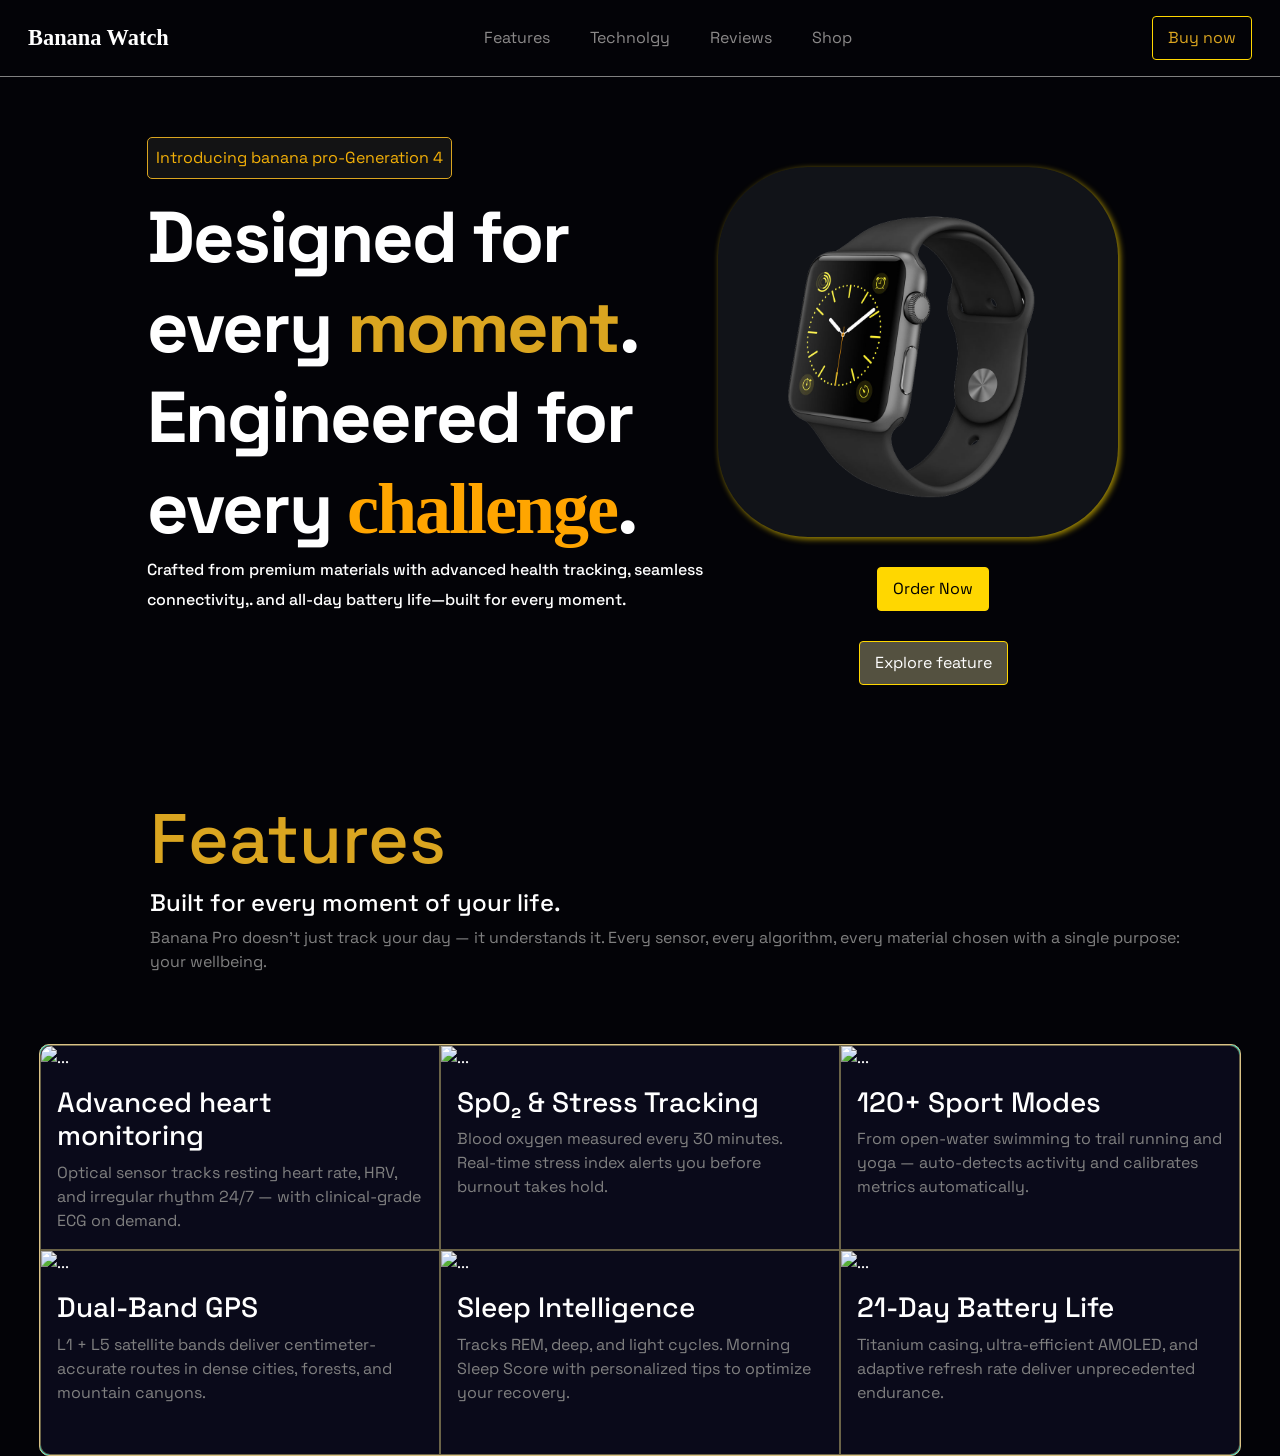
==== commit f8cb7f52: "benefit section" ====
--- a/landing_page/index.html
+++ b/landing_page/index.html
@@ -61,6 +61,63 @@
         </div>
 
 
+        <div class="features">
+            <div class="headf">
+                <h2>Features</h2>
+                <h4>Built for every
+                    moment of your life.</h4>
+                    <p>Banana Pro doesn't just track your day — it understands it. Every sensor, every algorithm, every material chosen with a single purpose: your wellbeing.</p>
+            </div>
+
+            <div class="f2">
+                <div id="c1" class="card" style="width: 25rem;">
+                    <img src="https://images.pexels.com/photos/19961775/pexels-photo-19961775.jpeg" class="card-img-top" alt="...">
+                    <div class="card-body">
+                        <h3>Advanced heart monitoring</h3>
+                        <p class="card-text">Optical sensor tracks resting heart rate, HRV, and irregular rhythm 24/7 — with clinical-grade ECG on demand.</p>
+                    </div>
+                </div>
+                <div class="card" style="width: 25rem;">
+                    <img src="https://images.pexels.com/photos/19961776/pexels-photo-19961776.jpeg" class="card-img-top" alt="...">
+                    <div class="card-body">
+                        <h3>SpO₂ & Stress Tracking</h3>
+                        <p class="card-text">Blood oxygen measured every 30 minutes. Real-time stress index alerts you before burnout takes hold.</p>
+                    </div>
+                </div>
+                <div id="c3" class="card" style="width: 25rem;">
+                    <img src="https://images.pexels.com/photos/12955772/pexels-photo-12955772.jpeg" class="card-img-top" alt="...">
+                    <div class="card-body">
+
+                        <h3>120+ Sport Modes</h3>
+                        <p class="card-text">From open-water swimming to trail running and yoga — auto-detects activity and calibrates metrics automatically.</p>
+                    </div>
+                </div>
+                <div id="c4" class="card" style="width: 25rem;">
+                    <img src="https://images.pexels.com/photos/1682821/pexels-photo-1682821.jpeg" class="card-img-top" alt="...">
+                    <div class="card-body">
+                        <h3>Dual-Band GPS</h3>
+                        <p class="card-text">L1 + L5 satellite bands deliver centimeter-accurate routes in dense cities, forests, and mountain canyons.</p>
+                    </div>
+                </div>
+                <div class="card" style="width: 25rem;">
+                    <img src="https://images.pexels.com/photos/27609746/pexels-photo-27609746.jpeg" class="card-img-top" alt="...">
+                    <div class="card-body">
+                        <h3>Sleep Intelligence</h3>
+                        <p class="card-text">Tracks REM, deep, and light cycles. Morning Sleep Score with personalized tips to optimize your recovery.</p>
+                    </div>
+                </div>
+                <div id="c6" class="card" style="width: 25rem;">
+                    <img src="https://images.pexels.com/photos/18662969/pexels-photo-18662969.jpeg" class="card-img-top" alt="...">
+                    <div class="card-body">
+                        <h3>21-Day Battery Life</h3>
+                        <p class="card-text">Titanium casing, ultra-efficient AMOLED, and adaptive refresh rate deliver unprecedented endurance.</p>
+                    </div>
+                </div>
+            </div>
+
+        </div>
+
+
     </main>
 
 
--- a/landing_page/style.css
+++ b/landing_page/style.css
@@ -1,3 +1,7 @@
+body{
+ background-color: #030307 !important;
+ color: white;
+}
 .btn{
   border: 1px solid gold;
   border-radius: 4px;
@@ -109,4 +113,65 @@
   width: fit-content;
   background-color: rgba(228, 221, 178, 0.071);
 
-}+}
+
+.f2{
+  display: grid;
+  grid-template-columns: repeat(3,1fr);
+  grid-template-rows: repeat(2,1fr);
+  gap: 0px;
+  background-color: aqua;
+  width: min-content;
+  margin: auto;
+  border: 1px solid rgb(218, 194, 134);
+  border-radius: 10px;
+}
+.f2 p{
+  color: grey;
+}
+.card{
+   background-color: #0a0a1a !important;
+   color: white;
+   border-radius: 0px;
+   border: 0.1px solid rgba(209, 196, 121, 0.485);
+  
+}
+
+
+#c1 ,#c1 img{
+  border-top-left-radius: 10px;
+}
+#c3{
+  border-top-right-radius: 10px;
+}
+#c4{
+  border-bottom-left-radius: 10px;
+}
+#c6{
+  border-bottom-right-radius: 10px;
+}
+.card img{
+  border-radius: 0px;
+}
+
+.headf{
+  margin: 70px;
+  margin-left: 150px;
+}
+
+.headf h2{
+  font-size: 70px;
+  color: goldenrod;
+}
+.headf p{
+  color: grey;
+}
+.card-body:hover{
+  background-color: rgba(128, 128, 128, 0.143);
+  transition: 50ms;
+  color: white;
+  
+}
+
+
+
